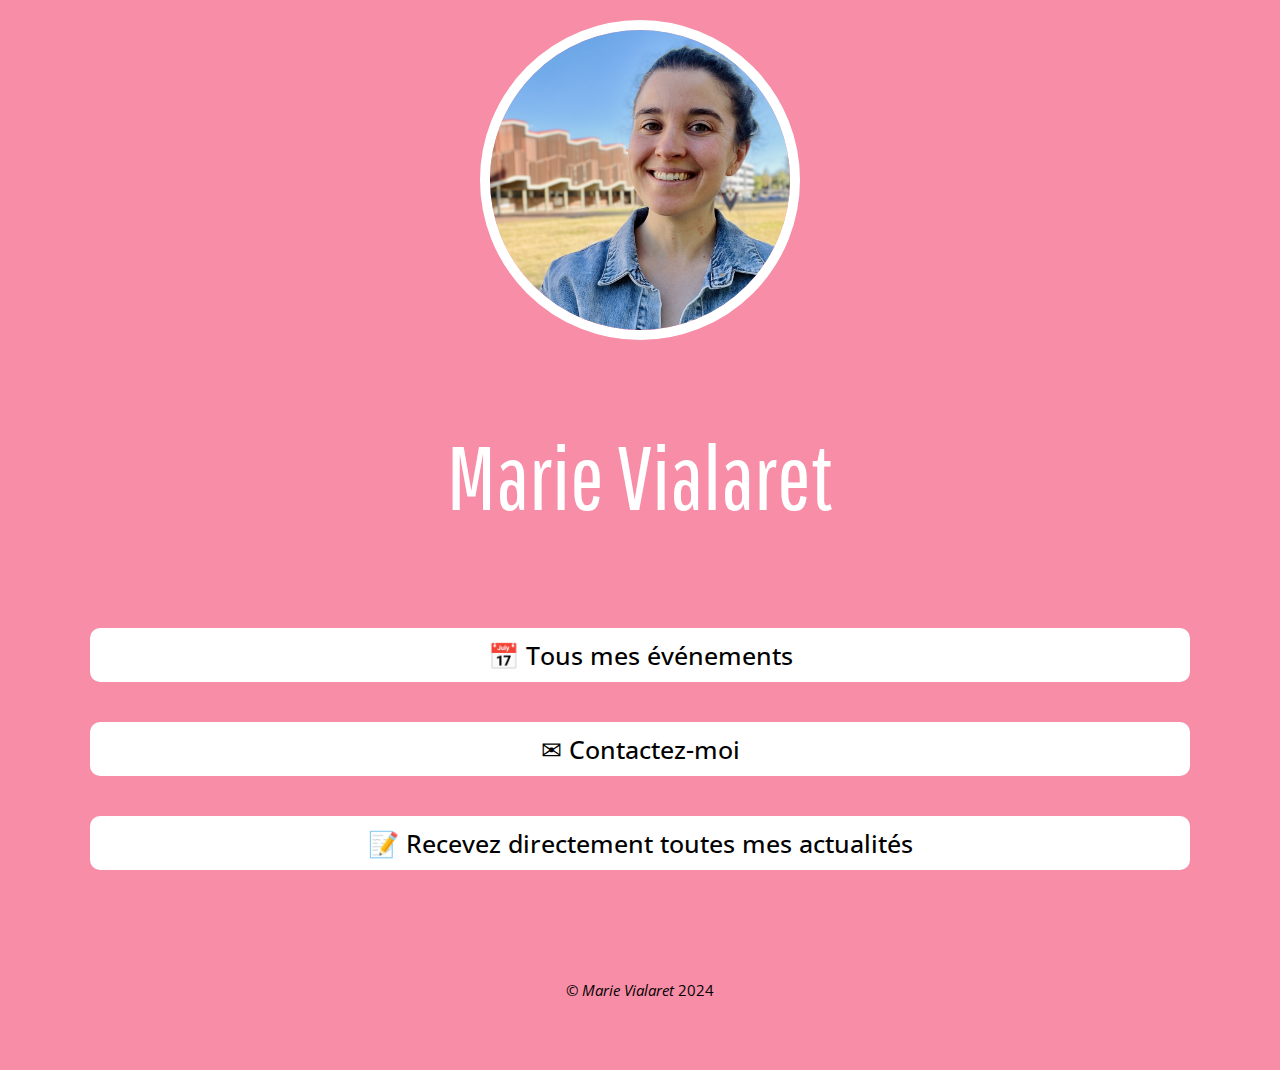
==== igtree_marievlrt.html @ 4126fb7a "Created the file igtree_marievlrt.html and the corresponding css file" ====
<!DOCTYPE html>
<html>
<head>
    <meta charset="UTF-8" />
    <title>Marie Vialaret</title>
    <link rel="icon" href="img/MV.png">
    <!-- Font families: -->
    <link href="https://fonts.googleapis.com/css2?family=Edu+VIC+WA+NT+Beginner:wght@400..700&family=Open+Sans:ital,wght@0,300..800;1,300..800&family=Roboto+Condensed:ital,wght@0,100..900;1,100..900&display=swap" rel="stylesheet">
    <!-- <link href="https://fonts.googleapis.com/css2?family=Anton&family=Edu+VIC+WA+NT+Beginner:wght@400..700&family=Open+Sans:ital,wght@0,300..800;1,300..800&family=Roboto+Condensed:ital,wght@0,100..900;1,100..900&display=swap" rel="stylesheet"> -->
    <!-- <link href="https://fonts.googleapis.com/css2?family=Roboto+Condensed:ital,wght@0,100..900;1,100..900&display=swap" rel="stylesheet"> -->
    <link href="https://fonts.googleapis.com/css2?family=Anton&family=Calistoga&family=Edu+VIC+WA+NT+Beginner:wght@400..700&family=Josefin+Sans:ital,wght@0,100..700;1,100..700&family=Libre+Baskerville:ital,wght@0,400;0,700;1,400&family=Open+Sans:ital,wght@0,300..800;1,300..800&family=Pathway+Gothic+One&family=Roboto+Condensed:ital,wght@0,100..900;1,100..900&family=Rufina:wght@400;700&family=Titan+One&display=swap" rel="stylesheet">
    <!-- FontAwesome: -->
    <link rel="stylesheet" href="https://cdnjs.cloudflare.com/ajax/libs/font-awesome/6.0.0-beta3/css/all.min.css">
    <!-- Link to css file: -->
    <link rel="stylesheet" type="text/css" href="css/mvialaret_linktree_css.css">
</head>
<body>
    <!-- Header: -->
    <header>
        <img src="img/photo.jpg">
        <h1>Marie Vialaret</h1>
        <!-- <p> -->
            <!-- Contactez-moi : -->
        <!-- </p> -->
        <!-- Icon block (shortcuts): -->
        <!-- <div class="icon-block"> -->
            <!-- Email: -->
            <!-- <a href="mailto:marievialaret@gmail.com" class="icon email-icon"> -->
                <!-- <i class="fas fa-envelope"></i> -->
            <!-- </a> -->
            <!-- Instagram: -->
            <!-- <a href="https://www.instagram.com/taspensea" class="icon instagram-icon"> 
                <i class="fab fa-instagram"></i>
            </a> -->
        <!-- </div> -->
    </header>
    <!-- Main: -->
    <main>
        <a href="https://marievialaret.com/"><h2>&#x1F4C5; Tous mes événements</h2></a><br>
        <a href="mailto:marievialaret@gmail.com"><h2>&#9993; Contactez-moi</h2></a><br>
        <a href="index.html"><h2>&#x1F4DD; Recevez directement toutes mes actualités</h2></a>
    </main>
    <!-- Footer: -->
    <footer>
        <p>&copy; <i>Marie Vialaret</i> 2024</p>
    </footer>
</body>
</html>
---- css/mvialaret_linktree_css.css ----
body{
    margin: 0;
    /* background: linear-gradient(#95145b,#ed8dcd); */
    background-color: #f78da7;
    font-family: "Open Sans", sans-serif;
    font-size: 15px;
    /* line-height: 40px; */
}

/* Header styling: */

header{
    text-align: center;
    padding-top: 20px;
    padding-bottom: 10px;
}

header h1{
    color: white;
    font-family: "Pathway Gothic One", serif;
    /* font-family: "Anton", sans-serif; */
    font-size: 90px;
    font-weight: 500;
    font-style: normal;
    margin: 80px 90px 80px 90px;
}

header img{
    border-radius: 170px;
    width: 300px;
    border: 10px solid white;
}

/* Icon block styling: */

/* .icon-block {
    gap: 20px;
} */

.icon {
    color: white;
    font-size: 45px;
    text-decoration: none;
    padding: 0;
    /* transition: color 0.3s ease; */
}

.icon:hover {
    color: #d06b8e;
}

/* Main styling: */

h2{
    /* font-family: "Roboto Condensed", sans-serif; */
    font-size: 25px;
    font-weight: 500;
    background-color: white;
    /* outline: 15px solid white; */
    margin: 10px 90px 10px 90px;
    border-radius: 10px;
    padding: 10px;
}

main{
    text-align: center;
}

form {
    width: 100%;
    max-width: 700px;
    margin: 0 auto; /* Center the form on the page */
    padding: 20px;
    border-radius: 10px;
    background-color: rgba(255, 255, 255, 0.2); /* White with 20% opacity */
    /* background-color: #f9f9f9; */
    box-shadow: 0 0 10px rgba(0, 0, 0, 0.1);
}

input[type="text"],
input[type="email"],
textarea {
    width: 96.5%;
    padding: 10px;
    margin-bottom: 0px; /* Space between elements */
    margin-top: 0px;
    border: 1px solid #ccc;
    border-radius: 5px;
    font-size: 16px;
}

input[type="checkbox"] {
    margin-right: 10px; /* Space between checkbox and label text */
}

button[type="submit"] {
    display: block;
    text-align: center;
    width: 100%;
    padding: 10px;
    background-color: #4CAF50;
    color: white;
    border: none;
    border-radius: 5px;
    font-size: 18px;
    cursor: pointer;
    margin-top: 0;
}

a{
    color: black;
    text-decoration: none;
}

a:hover{
    color: #d06b8e;
}

/* Footer styling: */

footer{
    text-align: center;
    padding: 30px;
    margin-bottom: 40px;
    margin-top: 80px;
}

footer p{
    margin: 0;
}
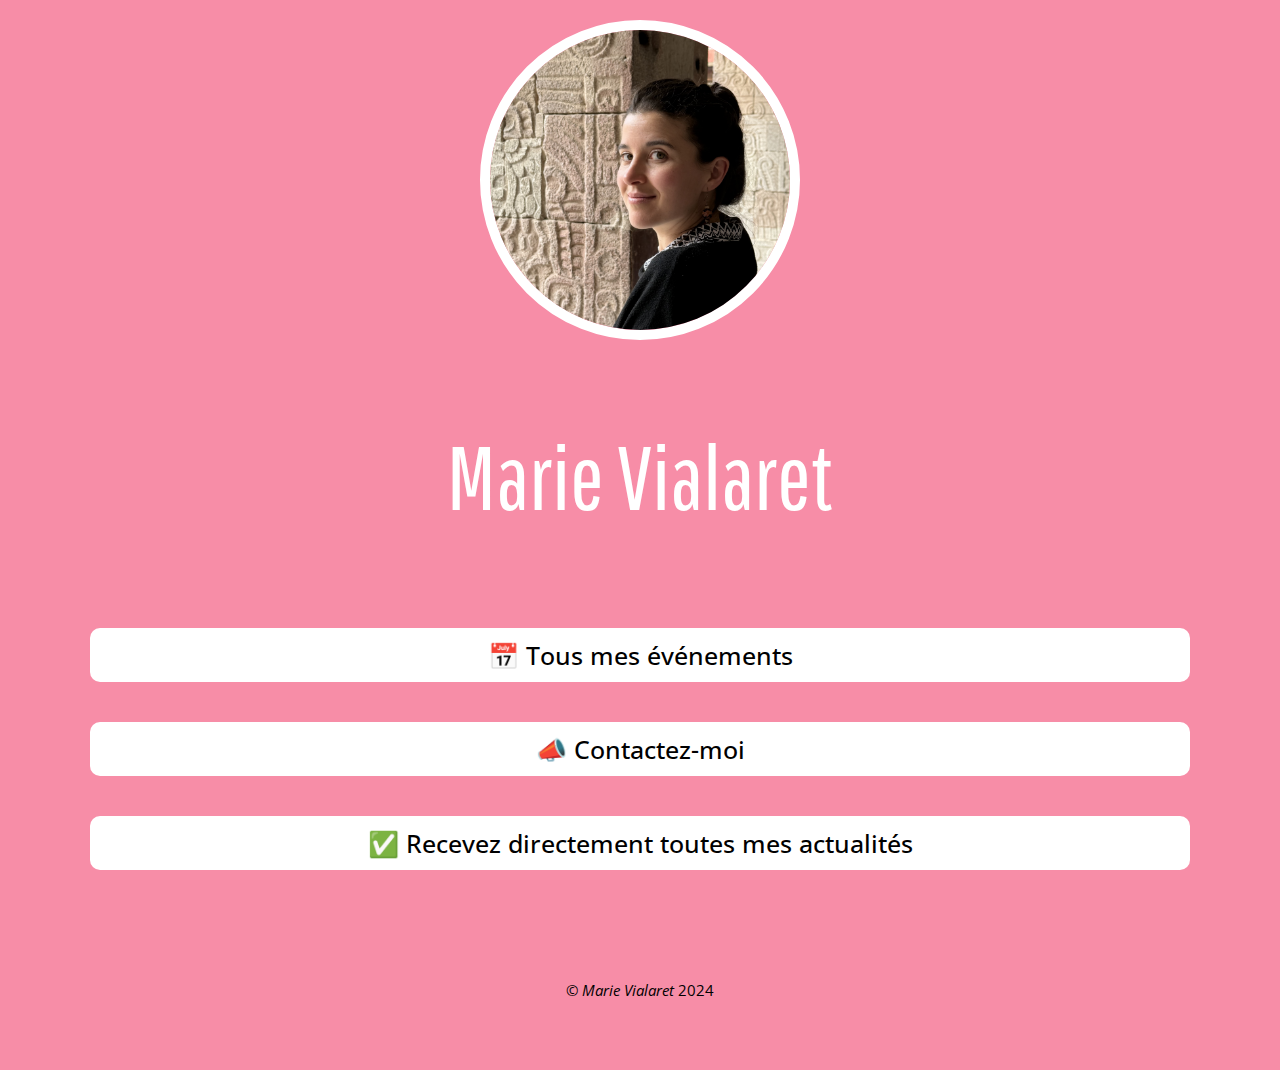
==== commit 409b271c: "Updated photo, links and style" ====
--- a/igtree_marievlrt.html
+++ b/igtree_marievlrt.html
@@ -37,8 +37,8 @@
     <!-- Main: -->
     <main>
         <a href="https://marievialaret.com/"><h2>&#x1F4C5; Tous mes événements</h2></a><br>
-        <a href="mailto:marievialaret@gmail.com"><h2>&#9993; Contactez-moi</h2></a><br>
-        <a href="index.html"><h2>&#x1F4DD; Recevez directement toutes mes actualités</h2></a>
+        <a href="mailto:marievialaret@gmail.com"><h2>&#128227; Contactez-moi</h2></a><br>
+        <a href="index.html"><h2>&#9989; Recevez directement toutes mes actualités</h2></a>
     </main>
     <!-- Footer: -->
     <footer>
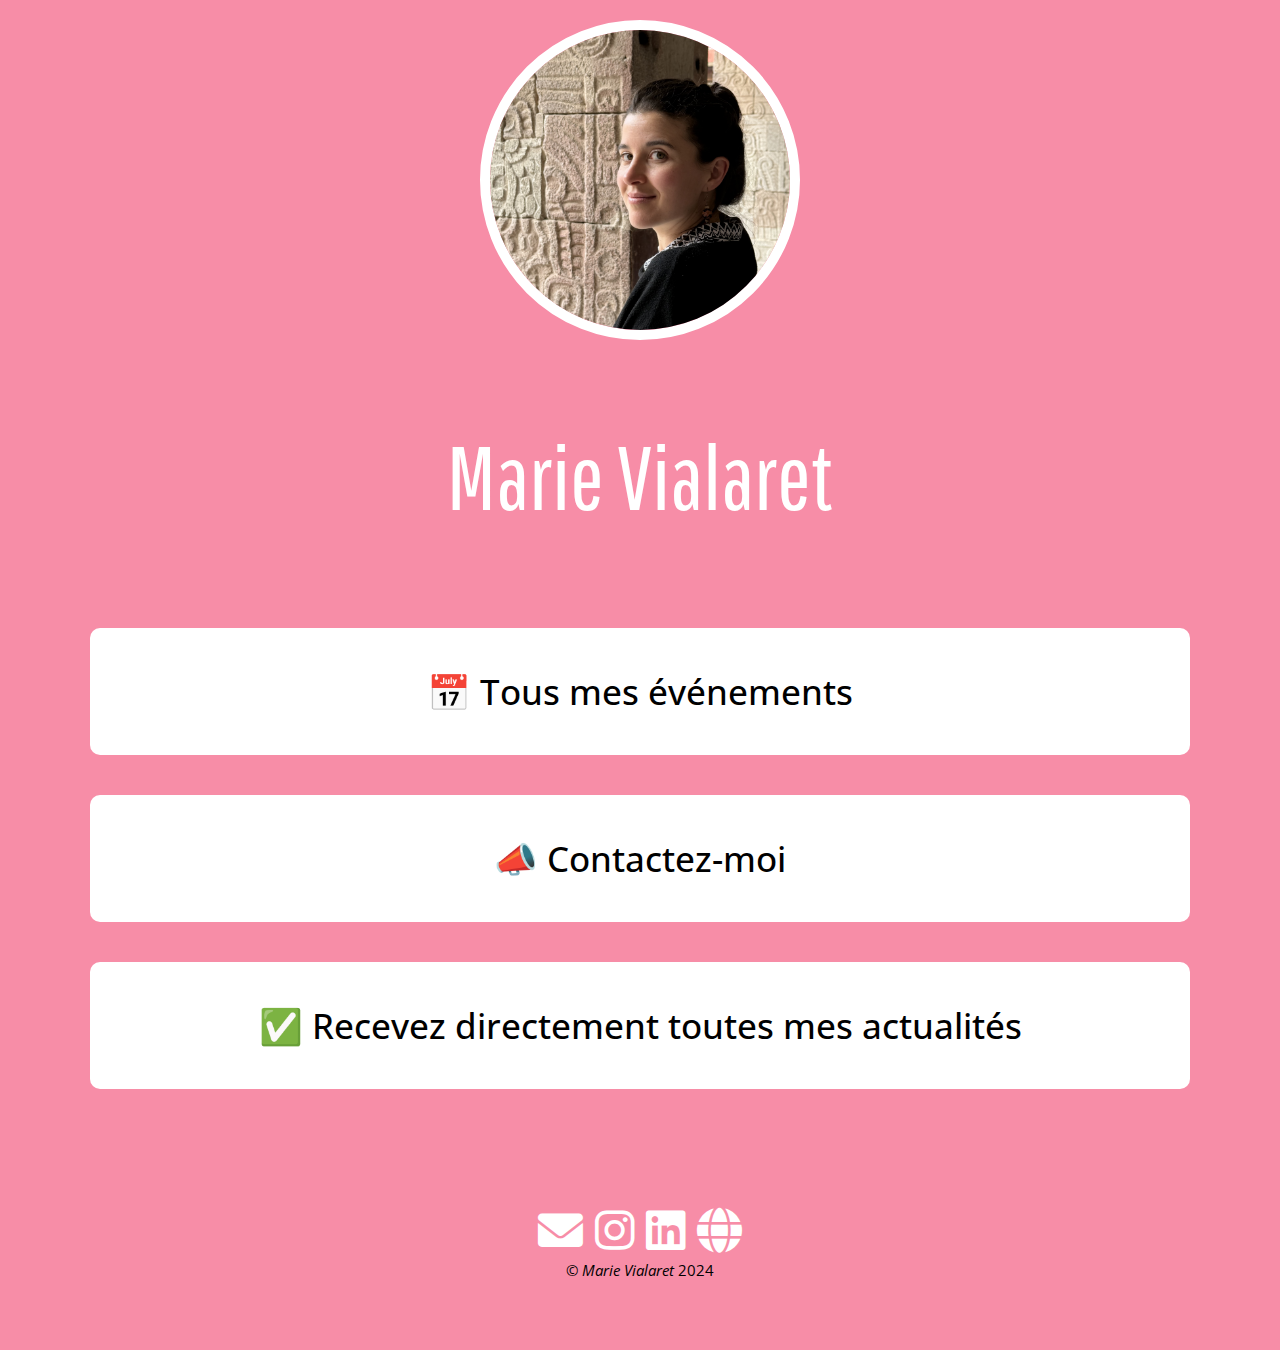
==== commit 432ac307: "Links MAJ et footer avec icones" ====
--- a/igtree_marievlrt.html
+++ b/igtree_marievlrt.html
@@ -1,6 +1,15 @@
 <!DOCTYPE html>
 <html>
 <head>
+    <!-- Google tag (gtag.js) -->
+<script async src="https://www.googletagmanager.com/gtag/js?id=G-557JE6K0Z6"></script>
+<script>
+  window.dataLayer = window.dataLayer || [];
+  function gtag(){dataLayer.push(arguments);}
+  gtag('js', new Date());
+
+  gtag('config', 'G-557JE6K0Z6');
+</script>
     <meta charset="UTF-8" />
     <title>Marie Vialaret</title>
     <link rel="icon" href="img/MV.png">
@@ -42,6 +51,26 @@
     </main>
     <!-- Footer: -->
     <footer>
+        <p>
+            <div class="icon-block">
+                <!-- Email: -->
+                <a href="mailto:marievialaret@gmail.com" class="icon email-icon">
+                    <i class="fas fa-envelope"></i>
+                </a>
+                <!-- Instagram: -->
+                <a href="https://www.instagram.com/marie.vlrt" class="icon instagram-icon">
+                    <i class="fab fa-instagram"></i>
+                </a>
+                <!-- Linkedin: -->
+                <a href="https://www.linkedin.com/in/marie-vialaret-260346124/" class="icon linkedin-icon">
+                    <i class="fab fa-linkedin"></i>
+                </a>
+                <!-- Web: -->
+                <a href="https://marievialaret.com/" class="icon web-icon">
+                    <i class="fas fa-globe"></i>
+                </a>
+            </div>
+        </p>
         <p>&copy; <i>Marie Vialaret</i> 2024</p>
     </footer>
 </body>
--- a/css/mvialaret_linktree_css.css
+++ b/css/mvialaret_linktree_css.css
@@ -53,13 +53,13 @@
 
 h2{
     /* font-family: "Roboto Condensed", sans-serif; */
-    font-size: 25px;
+    font-size: 35px;
     font-weight: 500;
     background-color: white;
     /* outline: 15px solid white; */
     margin: 10px 90px 10px 90px;
     border-radius: 10px;
-    padding: 10px;
+    padding: 40px;
 }
 
 main{
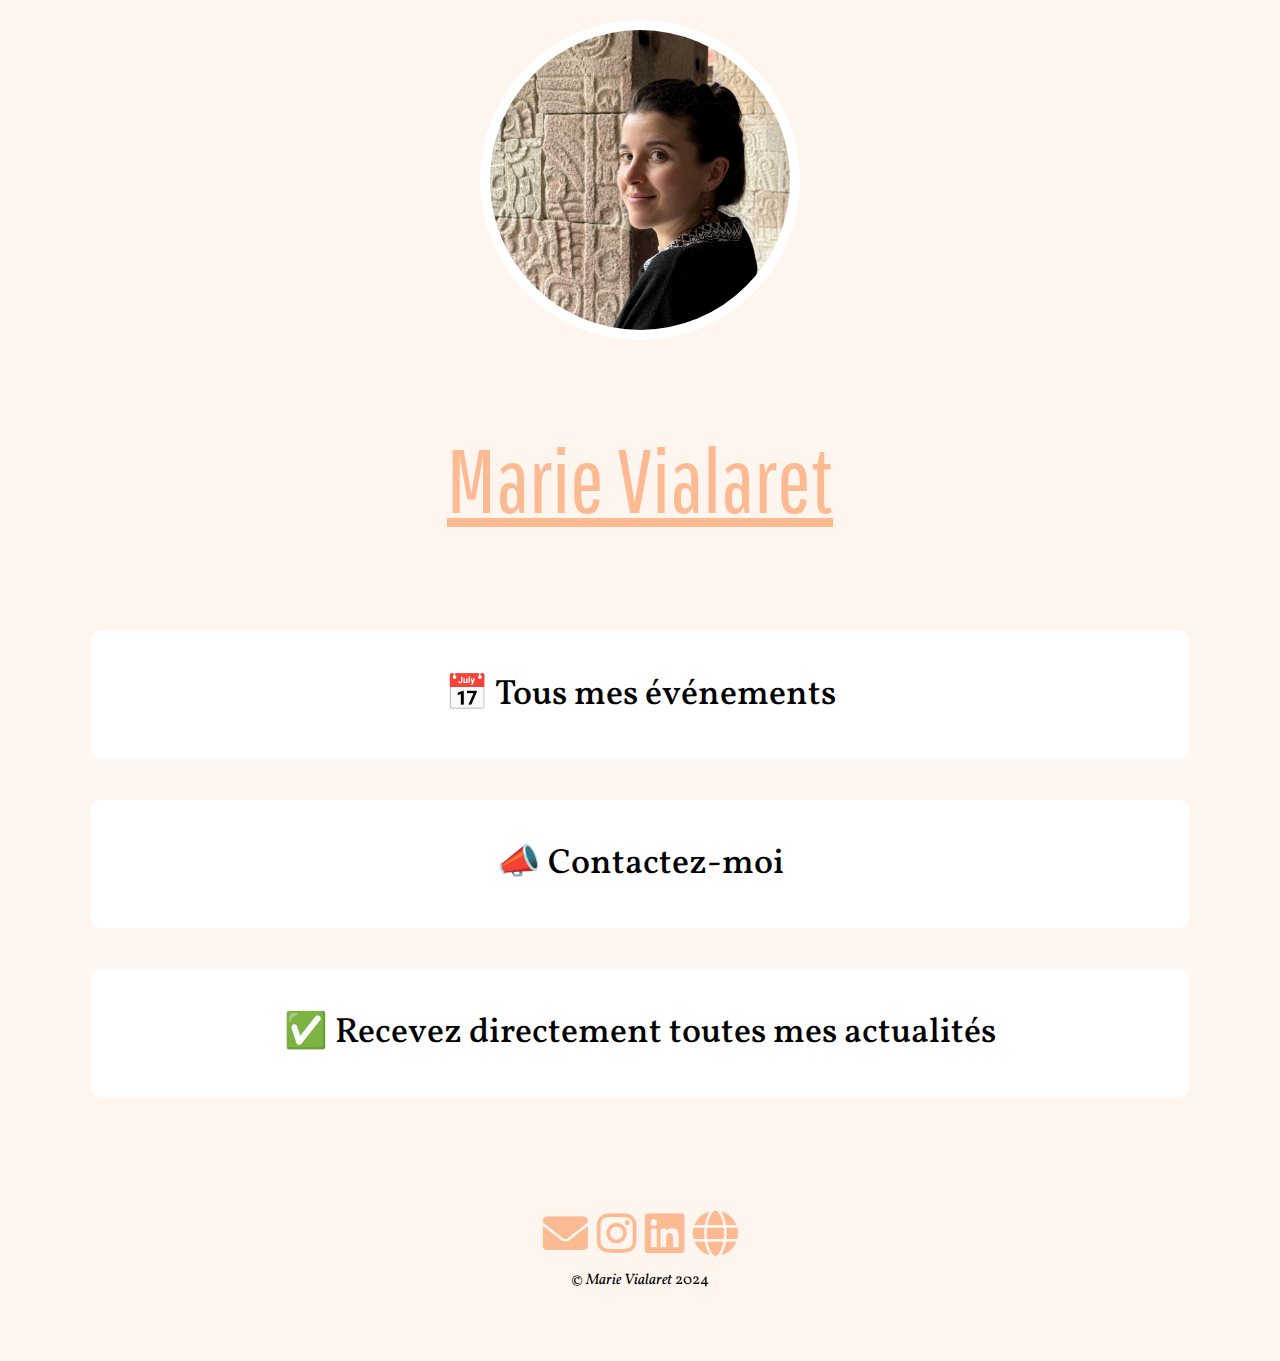
==== commit 7d643a94: "Updated styles" ====
--- a/igtree_marievlrt.html
+++ b/igtree_marievlrt.html
@@ -14,10 +14,9 @@
     <title>Marie Vialaret</title>
     <link rel="icon" href="img/MV.png">
     <!-- Font families: -->
-    <link href="https://fonts.googleapis.com/css2?family=Edu+VIC+WA+NT+Beginner:wght@400..700&family=Open+Sans:ital,wght@0,300..800;1,300..800&family=Roboto+Condensed:ital,wght@0,100..900;1,100..900&display=swap" rel="stylesheet">
-    <!-- <link href="https://fonts.googleapis.com/css2?family=Anton&family=Edu+VIC+WA+NT+Beginner:wght@400..700&family=Open+Sans:ital,wght@0,300..800;1,300..800&family=Roboto+Condensed:ital,wght@0,100..900;1,100..900&display=swap" rel="stylesheet"> -->
-    <!-- <link href="https://fonts.googleapis.com/css2?family=Roboto+Condensed:ital,wght@0,100..900;1,100..900&display=swap" rel="stylesheet"> -->
-    <link href="https://fonts.googleapis.com/css2?family=Anton&family=Calistoga&family=Edu+VIC+WA+NT+Beginner:wght@400..700&family=Josefin+Sans:ital,wght@0,100..700;1,100..700&family=Libre+Baskerville:ital,wght@0,400;0,700;1,400&family=Open+Sans:ital,wght@0,300..800;1,300..800&family=Pathway+Gothic+One&family=Roboto+Condensed:ital,wght@0,100..900;1,100..900&family=Rufina:wght@400;700&family=Titan+One&display=swap" rel="stylesheet">
+    <link rel="preconnect" href="https://fonts.googleapis.com">
+    <link rel="preconnect" href="https://fonts.gstatic.com" crossorigin>
+    <link href="https://fonts.googleapis.com/css2?family=Open+Sans:ital,wght@0,300..800;1,300..800&family=Pathway+Gothic+One&family=Vollkorn:ital,wght@0,400..900;1,400..900&display=swap" rel="stylesheet">
     <!-- FontAwesome: -->
     <link rel="stylesheet" href="https://cdnjs.cloudflare.com/ajax/libs/font-awesome/6.0.0-beta3/css/all.min.css">
     <!-- Link to css file: -->
--- a/css/mvialaret_linktree_css.css
+++ b/css/mvialaret_linktree_css.css
@@ -1,8 +1,8 @@
 body{
     margin: 0;
     /* background: linear-gradient(#95145b,#ed8dcd); */
-    background-color: #f78da7;
-    font-family: "Open Sans", sans-serif;
+    background-color: #fff5ef;
+    font-family: "Vollkorn", serif;
     font-size: 15px;
     /* line-height: 40px; */
 }
@@ -16,8 +16,9 @@
 }
 
 header h1{
-    color: white;
+    color: #fcba93;
     font-family: "Pathway Gothic One", serif;
+    text-decoration: underline;
     /* font-family: "Anton", sans-serif; */
     font-size: 90px;
     font-weight: 500;
@@ -38,7 +39,7 @@
 } */
 
 .icon {
-    color: white;
+    color: #fcba93;
     font-size: 45px;
     text-decoration: none;
     padding: 0;
@@ -46,7 +47,7 @@
 }
 
 .icon:hover {
-    color: #d06b8e;
+    color: #000000;
 }
 
 /* Main styling: */
@@ -113,7 +114,7 @@
 }
 
 a:hover{
-    color: #d06b8e;
+    color: #fcba93;
 }
 
 /* Footer styling: */
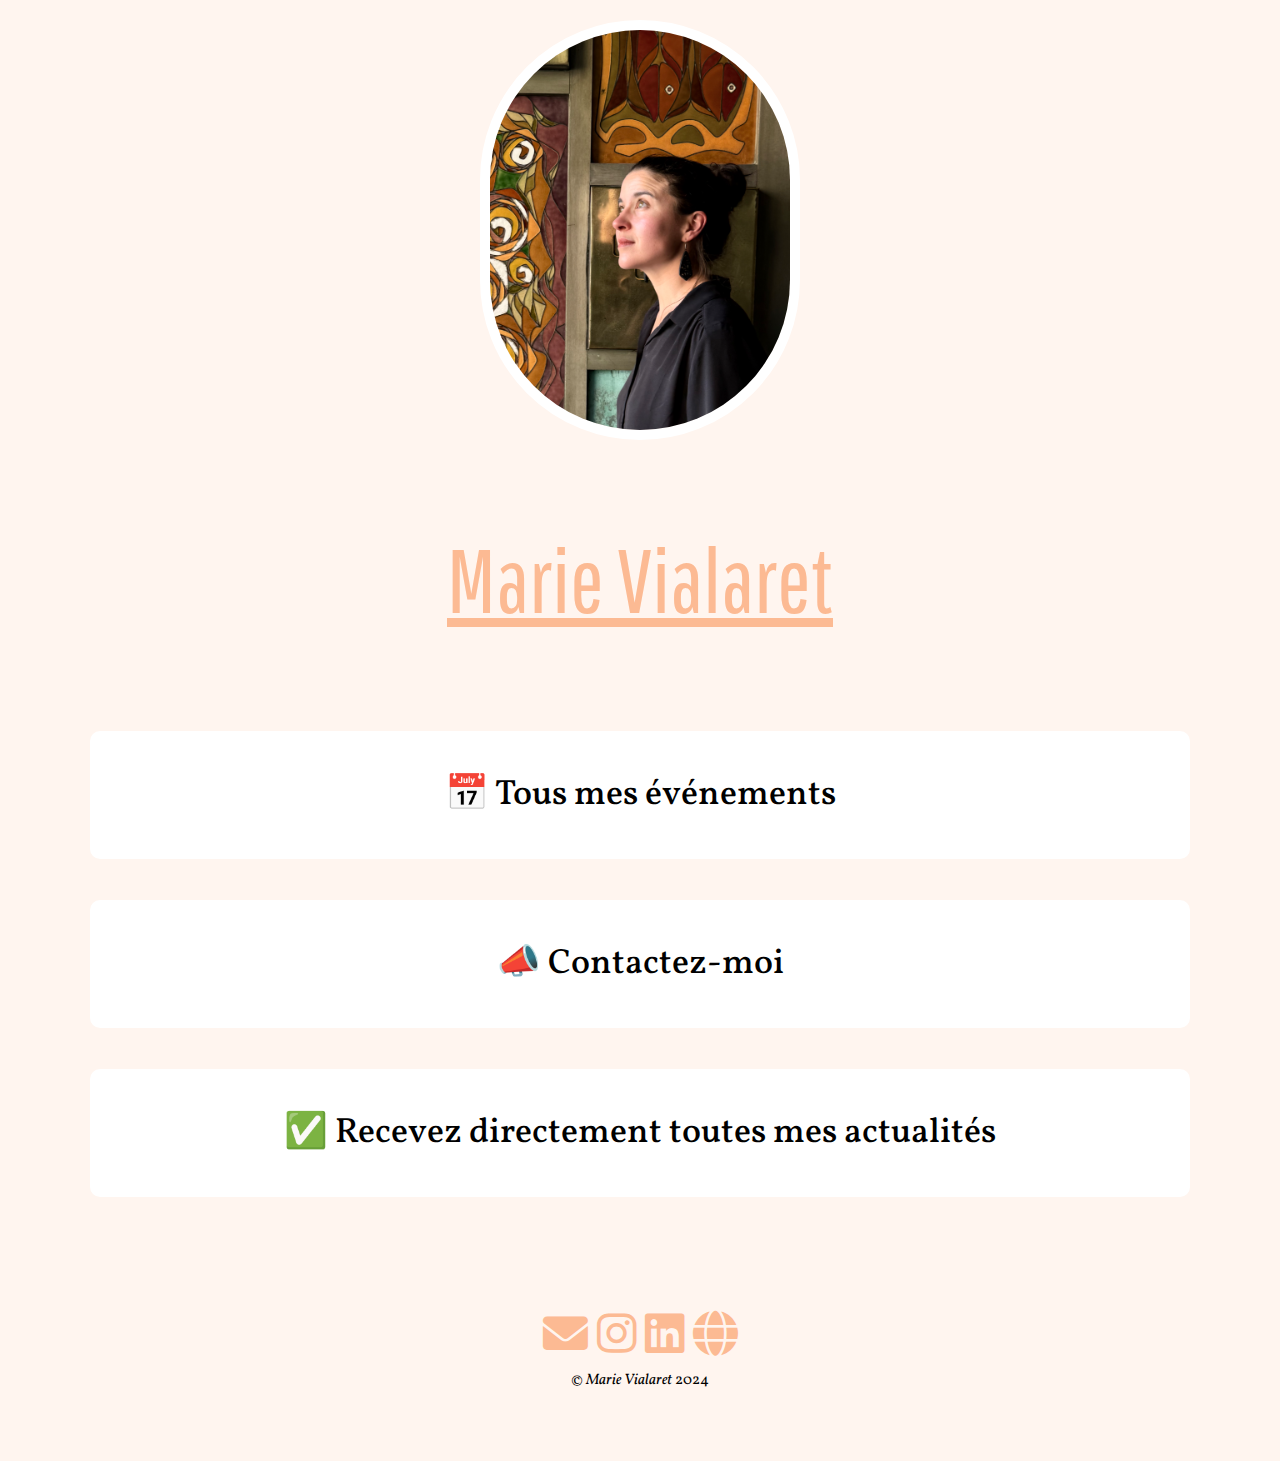
==== commit 98fa22aa: "Updated photo" ====
--- a/igtree_marievlrt.html
+++ b/igtree_marievlrt.html
@@ -25,7 +25,7 @@
 <body>
     <!-- Header: -->
     <header>
-        <img src="img/photo.jpg">
+        <img src="img/IMG_1777.jpg">
         <h1>Marie Vialaret</h1>
         <!-- <p> -->
             <!-- Contactez-moi : -->
